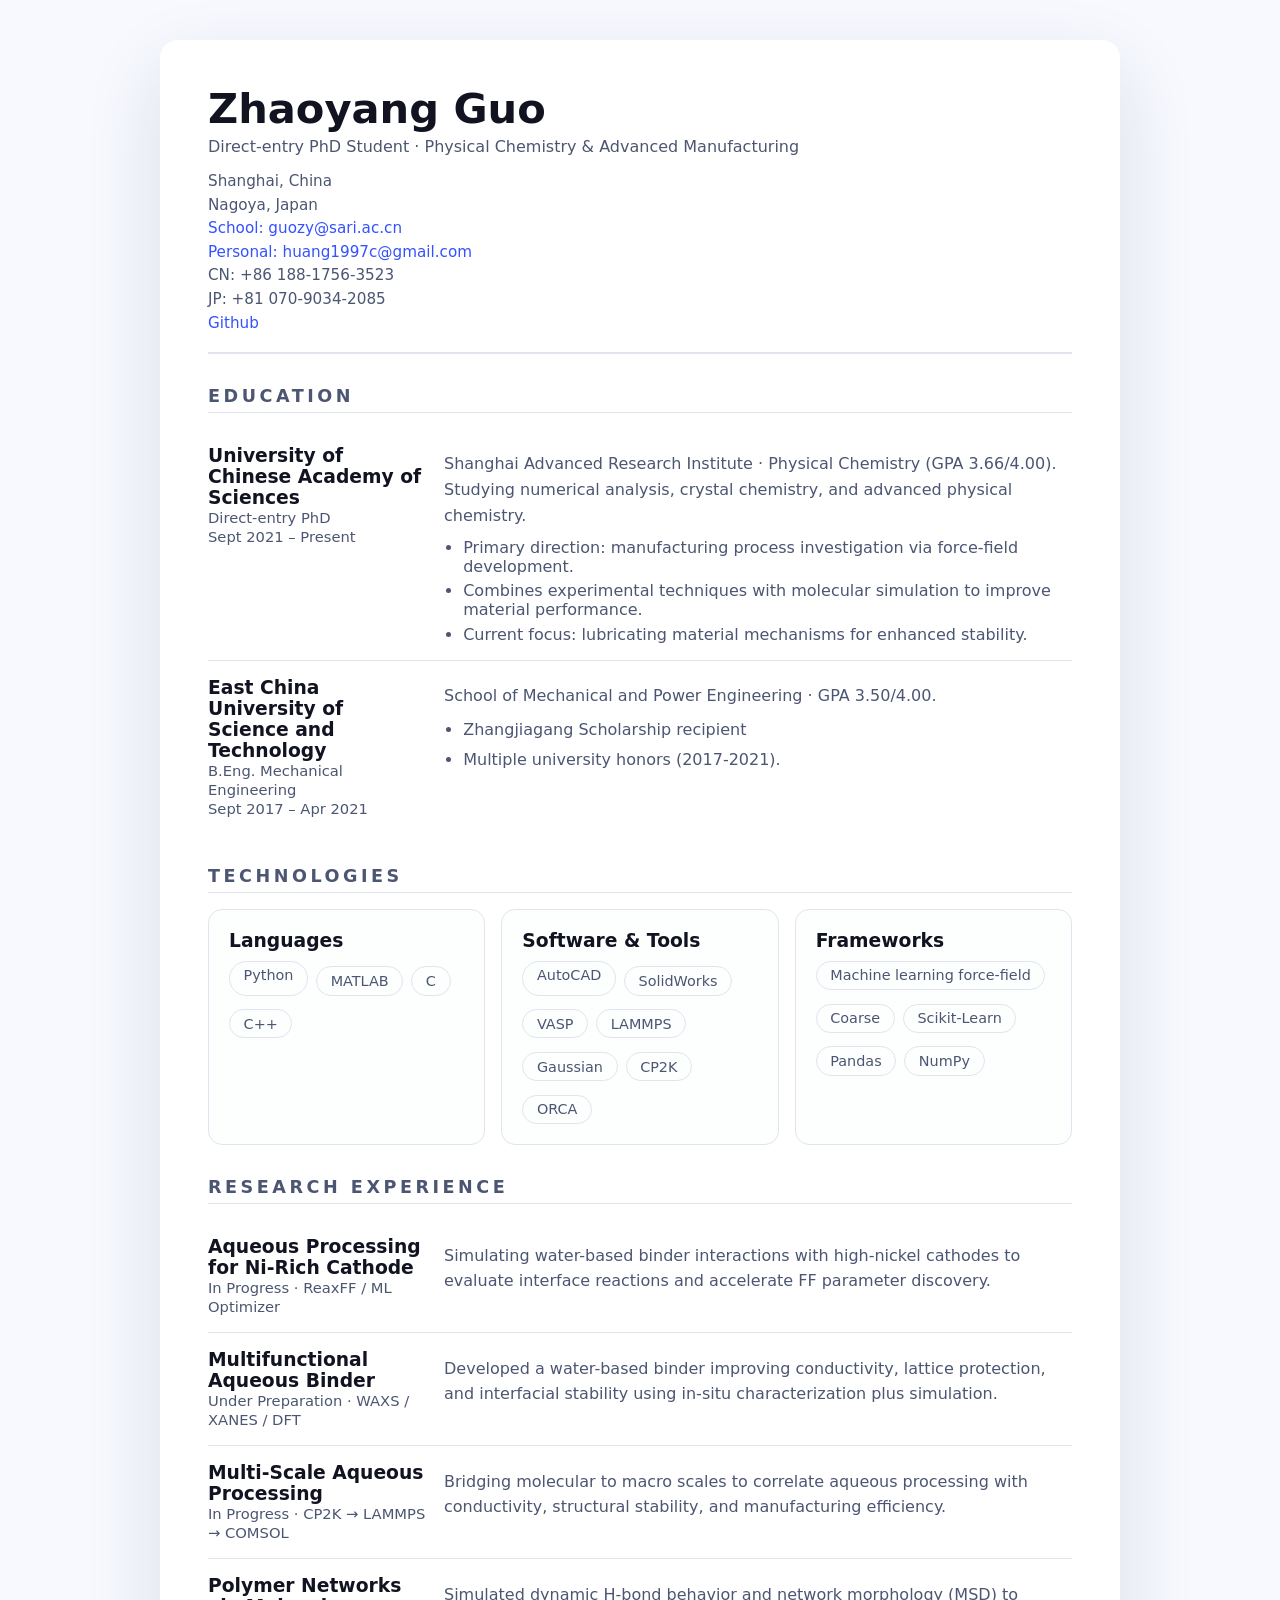
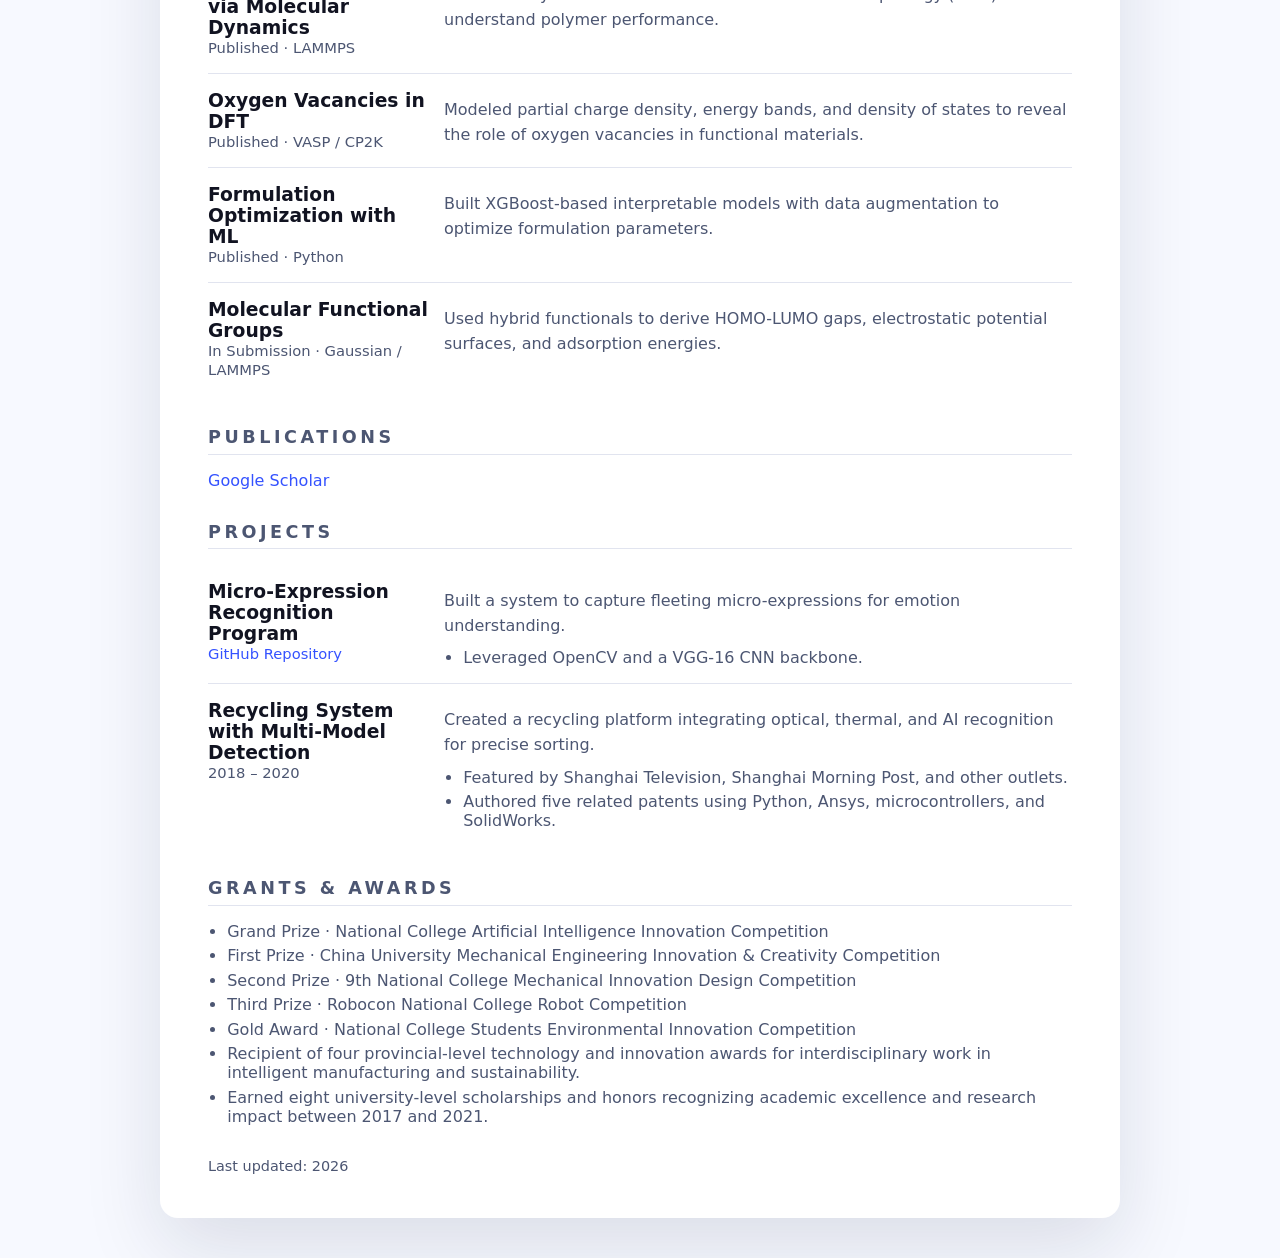
==== resume.html @ 6ab62223 "upload pic" ====
<!DOCTYPE html>
<html lang="en">
  <head>
    <meta charset="UTF-8" />
    <meta name="viewport" content="width=device-width, initial-scale=1.0" />
    <title>Zhaoyang Guo · Resume</title>
    <style>
      :root {
        --ink: #111321;
        --muted: #4c5672;
        --border: #e1e4ef;
        --accent: #3452ff;
        --bg: #f7f9ff;
        font-family: "Inter", "Noto Sans", system-ui, -apple-system, BlinkMacSystemFont,
          "Segoe UI", sans-serif;
        color: var(--ink);
      }

      *, *::before, *::after {
        box-sizing: border-box;
      }

      body {
        margin: 0;
        padding: 2.5rem 1rem;
        background: var(--bg);
        display: flex;
        justify-content: center;
      }

      main {
        width: min(960px, 100%);
        background: #fff;
        border-radius: 18px;
        padding: 2.75rem 3rem;
        box-shadow: 0 30px 80px rgba(15, 24, 58, 0.12);
      }

      header {
        display: flex;
        flex-wrap: wrap;
        gap: 1rem;
        justify-content: space-between;
        border-bottom: 2px solid var(--border);
        padding-bottom: 1.25rem;
        margin-bottom: 2rem;
      }

      h1 {
        font-size: clamp(2rem, 4vw, 2.6rem);
        margin: 0;
      }

      .tagline {
        margin: 0.25rem 0 0;
        color: var(--muted);
        font-size: 1rem;
      }

      .contact {
        display: flex;
        flex-direction: column;
        gap: 0.35rem;
        font-size: 0.95rem;
        color: var(--muted);
      }

      section + section {
        margin-top: 2rem;
      }

      h2 {
        font-size: 1.1rem;
        letter-spacing: 0.2em;
        text-transform: uppercase;
        color: var(--muted);
        border-bottom: 1px solid var(--border);
        padding-bottom: 0.4rem;
        margin-bottom: 1rem;
      }

      .item {
        display: grid;
        grid-template-columns: minmax(160px, 220px) 1fr;
        gap: 1rem;
        padding: 1rem 0;
        border-bottom: 1px solid var(--border);
      }

      .item:last-child {
        border-bottom: none;
      }

      .item h3 {
        margin: 0;
      }

      .item span {
        color: var(--muted);
        font-size: 0.92rem;
      }

      .item p {
        margin: 0.4rem 0 0;
        color: var(--muted);
        line-height: 1.6;
      }

      ul {
        margin: 0.6rem 0 0;
        padding-left: 1.2rem;
        color: var(--muted);
      }

      ul li + li {
        margin-top: 0.35rem;
      }

      .pill-list {
        display: flex;
        flex-wrap: wrap;
        gap: 0.5rem;
        padding: 0;
        list-style: none;
      }

      .pill-list li {
        border: 1px solid var(--border);
        border-radius: 999px;
        padding: 0.35rem 0.85rem;
        font-size: 0.9rem;
      }

      .columns {
        display: grid;
        grid-template-columns: repeat(auto-fit, minmax(260px, 1fr));
        gap: 1rem;
      }

      .card {
        background: #fdfefe;
        border: 1px solid var(--border);
        border-radius: 14px;
        padding: 1.25rem;
        box-shadow: inset 0 1px 0 rgba(255, 255, 255, 0.6);
      }

      .card h3 {
        margin: 0 0 0.35rem;
      }

      .card p {
        margin: 0;
        color: var(--muted);
        line-height: 1.5;
      }

      .muted {
        color: var(--muted);
        font-size: 0.9rem;
      }

      a {
        color: var(--accent);
        text-decoration: none;
      }

      @media (max-width: 640px) {
        main {
          padding: 2.25rem 1.5rem;
        }
        .item {
          grid-template-columns: 1fr;
        }
      }
    </style>
  </head>
  <body>
    <main>
      <header>
        <div>
          <h1>Zhaoyang Guo</h1>
          <p class="tagline">
            Direct-entry PhD Student · Physical Chemistry & Advanced Manufacturing
          </p>
        </div>
        <div class="contact">
          <span>Shanghai, China</span>
          <span>Nagoya, Japan</span>
          <span><a href="mailto:guozy@sari.ac.cn">School: guozy@sari.ac.cn</a></span>
          <span><a href="mailto:huang1997c@gmail.com">Personal: huang1997c@gmail.com</a></span>
          <span>CN: +86 188-1756-3523</span>
          <span>JP: +81 070-9034-2085</span>
          <span><a href="https://github.com/kiana-0423">Github</a></span>
        </div>
      </header>

      <section>
        <h2>Education</h2>
        <div class="item">
          <div>
            <h3>University of Chinese Academy of Sciences</h3>
            <span>Direct-entry PhD<br></span>
            <span>Sept 2021 – Present</span>
          </div>
          <div>
            <p>
              Shanghai Advanced Research Institute · Physical Chemistry (GPA 3.66/4.00).<br>
              Studying numerical analysis, crystal chemistry, and advanced physical chemistry.
            </p>
            <ul>
              <li>Primary direction: manufacturing process investigation via force-field development.</li>
              <li>Combines experimental techniques with molecular simulation to improve material performance.</li>
              <li>Current focus: lubricating material mechanisms for enhanced stability.</li>
            </ul>
          </div>
        </div>
        <div class="item">
          <div>
            <h3>East China University of Science and Technology</h3>
            <span>B.Eng. Mechanical Engineering<br></span>
            <span>Sept 2017 – Apr 2021</span>
          </div>
          <div>
            <p>
              School of Mechanical and Power Engineering · GPA 3.50/4.00.
            </p>
            <ul>
              <li font style="line-height:1.5;">Zhangjiagang Scholarship recipient<br></li>
              <li style="line-height:1.5;">Multiple university honors (2017‑2021).</li>
            </ul>
          </div>
        </div>
      </section>

      <section>
        <h2>Technologies</h2>
        <div class="columns">
          <div class="card">
            <h3>Languages</h3>
            <ul class="pill-list">
              <li>Python</li>
              <li>MATLAB</li>
              <li>C</li>
              <li>C++</li>
            </ul>
          </div>
          <div class="card">
            <h3>Software & Tools</h3>
            <ul class="pill-list">
              <li>AutoCAD</li>
              <li>SolidWorks</li>
              <li>VASP</li>
              <li>LAMMPS</li>
              <li>Gaussian</li>
              <li>CP2K</li>
              <li>ORCA</li>
            </ul>
          </div>
          <div class="card">
            <h3>Frameworks</h3>
            <ul class="pill-list">
              <li>Machine learning force-field</li>
              <li>Coarse</li>
              <li>Scikit-Learn</li>
              <li>Pandas</li>
              <li>NumPy</li>
            </ul>
          </div>
        </div>
      </section>

      <section>
        <h2>Research Experience</h2>
                <div class="item">
          <div>
            <h3>Aqueous Processing for Ni-Rich Cathode</h3>
            <span>In Progress · ReaxFF / ML Optimizer</span>
          </div>
          <div>
            <p>
              Simulating water-based binder interactions with high-nickel cathodes to
              evaluate interface reactions and accelerate FF parameter discovery.
            </p>
          </div>
        </div>
        <div class="item">
          <div>
            <h3>Multifunctional Aqueous Binder</h3>
            <span>Under Preparation · WAXS / XANES / DFT</span>
          </div>
          <div>
            <p>
              Developed a water-based binder improving conductivity, lattice protection,
              and interfacial stability using in-situ characterization plus simulation.
            </p>
          </div>
        </div>
        <div class="item">
          <div>
            <h3>Multi-Scale Aqueous Processing</h3>
            <span>In Progress · CP2K → LAMMPS → COMSOL</span>
          </div>
          <div>
            <p>
              Bridging molecular to macro scales to correlate aqueous processing with
              conductivity, structural stability, and manufacturing efficiency.
            </p>
          </div>
        </div>
        <div class="item">
          <div>
            <h3>Polymer Networks via Molecular Dynamics</h3>
            <span>Published · LAMMPS</span>
          </div>
          <div>
            <p>
              Simulated dynamic H-bond behavior and network morphology (MSD) to
              understand polymer performance.
            </p>
          </div>
        </div>
        <div class="item">
          <div>
            <h3>Oxygen Vacancies in DFT</h3>
            <span>Published · VASP / CP2K</span>
          </div>
          <div>
            <p>
              Modeled partial charge density, energy bands, and density of states to
              reveal the role of oxygen vacancies in functional materials.
            </p>
          </div>
        </div>
        <div class="item">
          <div>
            <h3>Formulation Optimization with ML</h3>
            <span>Published · Python</span>
          </div>
          <div>
            <p>
              Built XGBoost-based interpretable models with data augmentation to
              optimize formulation parameters.
            </p>
          </div>
        </div>
        <div class="item">
          <div>
            <h3>Molecular Functional Groups</h3>
            <span>In Submission · Gaussian / LAMMPS</span>
          </div>
          <div>
            <p>
              Used hybrid functionals to derive HOMO-LUMO gaps, electrostatic potential surfaces,
              and adsorption energies.
            </p>
          </div>
        </div>
      </section>

      <section>
        <h2>Publications</h2>
        <span><a href="https://scholar.google.com/citations?user=DG5T0vQAAAAJ&hl">Google Scholar</a></span>
        <ul>

        </ul>
      </section>

      <section>
        <h2>Projects</h2>
        <div class="item">
          <div>
            <h3>Micro-Expression Recognition Program</h3>
            <span><a href="https://github.com/kiana-0423/micro_expression_recognition.git">GitHub Repository</a></span>
          </div>
          <div>
            <p>
              Built a system to capture fleeting micro-expressions for emotion understanding.
            </p>
            <ul>
              <li>Leveraged OpenCV and a VGG-16 CNN backbone.</li>
            </ul>
          </div>
        </div>
        <div class="item">
          <div>
            <h3>Recycling System with Multi-Model Detection</h3>
            <span>2018 – 2020</span>
          </div>
          <div>
            <p>
              Created a recycling platform integrating optical, thermal, and AI recognition for precise sorting.
            </p>
            <ul>
              <li>Featured by Shanghai Television, Shanghai Morning Post, and other outlets.</li>
              <li>Authored five related patents using Python, Ansys, microcontrollers, and SolidWorks.</li>
            </ul>
          </div>
        </div>
      </section>

      <section>
        <h2>Grants & Awards</h2>
        <ul>
              <li>Grand Prize · National College Artificial Intelligence Innovation Competition</li>
              <li>First Prize · China University Mechanical Engineering Innovation & Creativity Competition</li>
              <li>Second Prize · 9th National College Mechanical Innovation Design Competition</li>
              <li>Third Prize · Robocon National College Robot Competition</li>
              <li>Gold Award · National College Students Environmental Innovation Competition</li>
              <li>Recipient of four provincial-level technology and innovation awards for interdisciplinary work in intelligent manufacturing and sustainability.</li>
              <li>Earned eight university-level scholarships and honors recognizing academic excellence and research impact between 2017 and 2021.</li>
      </ul>
      </section>

      <footer class="muted" style="margin-top: 2rem">
        Last updated: <span id="year"></span>
      </footer>
    </main>
    <script>
      document.getElementById("year").textContent = new Date().getFullYear();
    </script>
  </body>
</html>
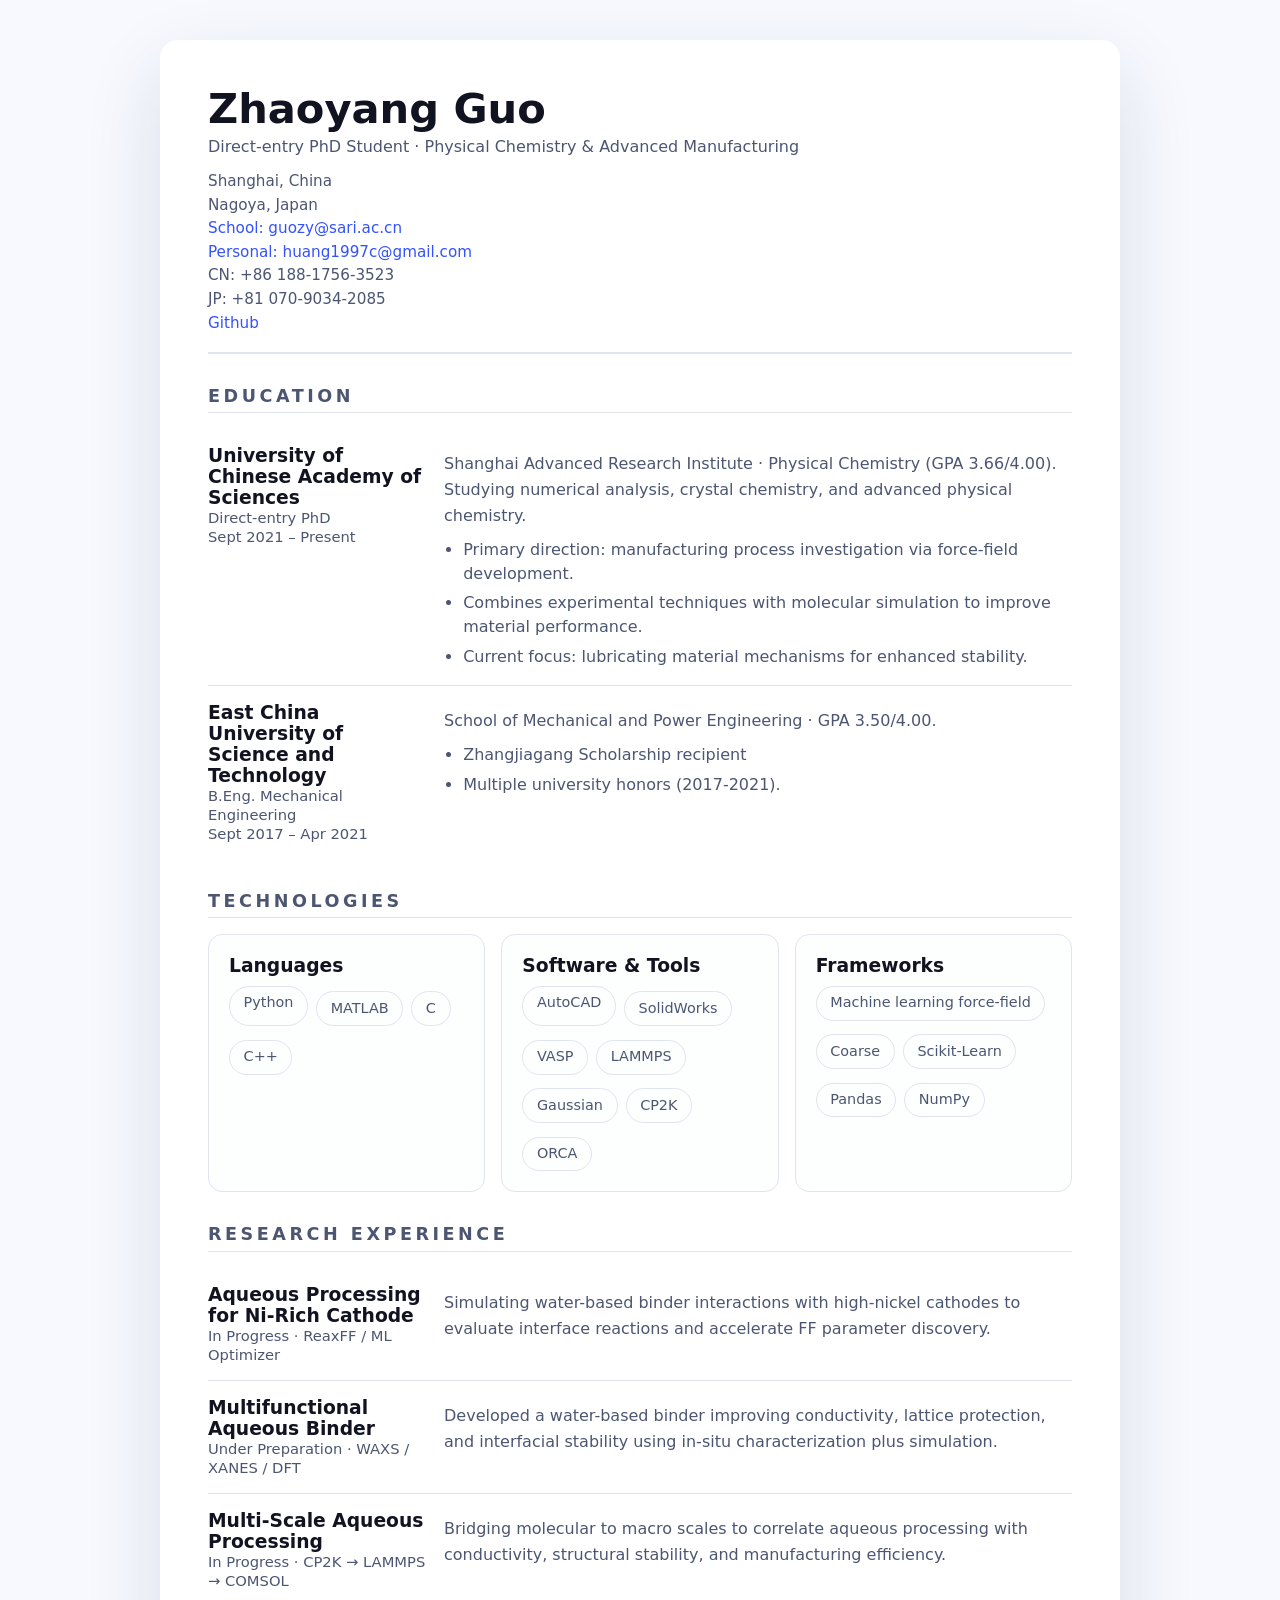
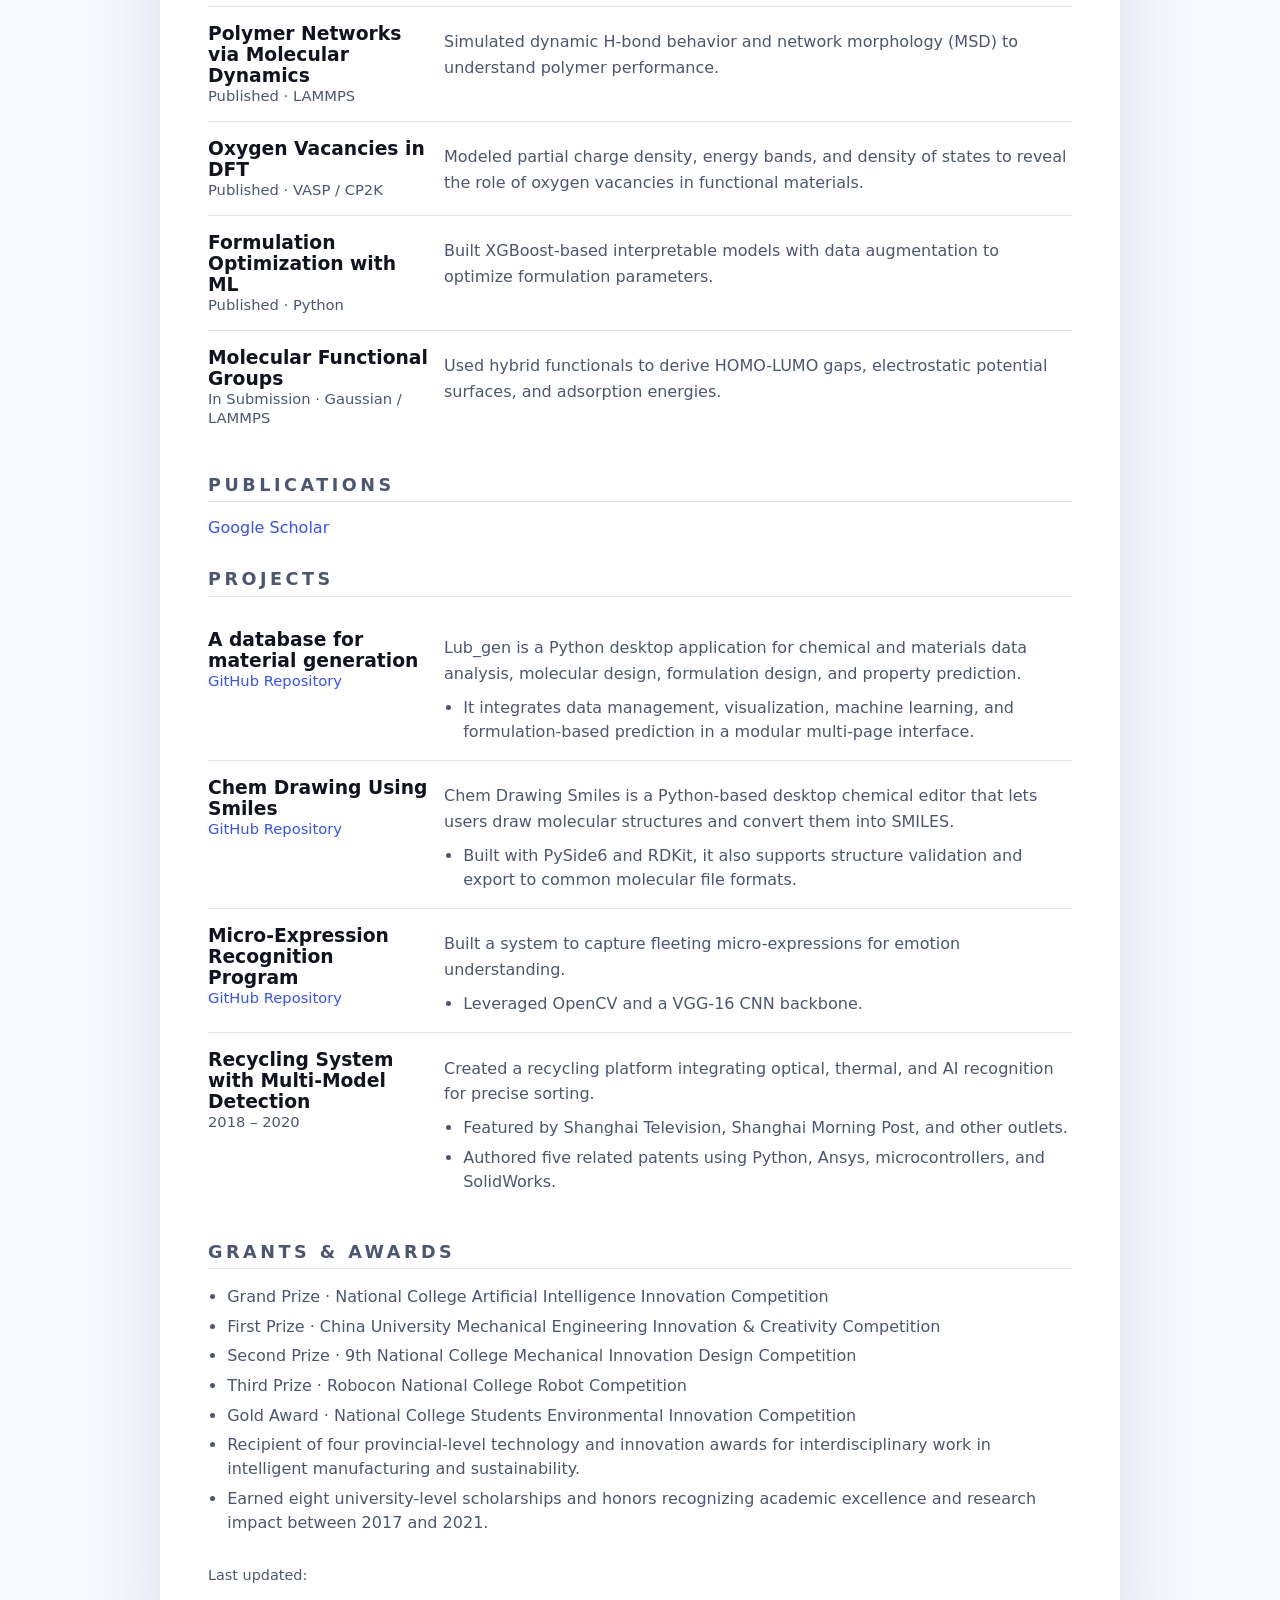
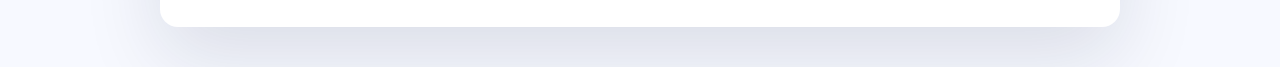
==== commit fb6babe0: "update resume and flashbang" ====
--- a/resume.html
+++ b/resume.html
@@ -4,176 +4,8 @@
     <meta charset="UTF-8" />
     <meta name="viewport" content="width=device-width, initial-scale=1.0" />
     <title>Zhaoyang Guo · Resume</title>
-    <style>
-      :root {
-        --ink: #111321;
-        --muted: #4c5672;
-        --border: #e1e4ef;
-        --accent: #3452ff;
-        --bg: #f7f9ff;
-        font-family: "Inter", "Noto Sans", system-ui, -apple-system, BlinkMacSystemFont,
-          "Segoe UI", sans-serif;
-        color: var(--ink);
-      }
-
-      *, *::before, *::after {
-        box-sizing: border-box;
-      }
-
-      body {
-        margin: 0;
-        padding: 2.5rem 1rem;
-        background: var(--bg);
-        display: flex;
-        justify-content: center;
-      }
-
-      main {
-        width: min(960px, 100%);
-        background: #fff;
-        border-radius: 18px;
-        padding: 2.75rem 3rem;
-        box-shadow: 0 30px 80px rgba(15, 24, 58, 0.12);
-      }
-
-      header {
-        display: flex;
-        flex-wrap: wrap;
-        gap: 1rem;
-        justify-content: space-between;
-        border-bottom: 2px solid var(--border);
-        padding-bottom: 1.25rem;
-        margin-bottom: 2rem;
-      }
-
-      h1 {
-        font-size: clamp(2rem, 4vw, 2.6rem);
-        margin: 0;
-      }
-
-      .tagline {
-        margin: 0.25rem 0 0;
-        color: var(--muted);
-        font-size: 1rem;
-      }
-
-      .contact {
-        display: flex;
-        flex-direction: column;
-        gap: 0.35rem;
-        font-size: 0.95rem;
-        color: var(--muted);
-      }
-
-      section + section {
-        margin-top: 2rem;
-      }
-
-      h2 {
-        font-size: 1.1rem;
-        letter-spacing: 0.2em;
-        text-transform: uppercase;
-        color: var(--muted);
-        border-bottom: 1px solid var(--border);
-        padding-bottom: 0.4rem;
-        margin-bottom: 1rem;
-      }
-
-      .item {
-        display: grid;
-        grid-template-columns: minmax(160px, 220px) 1fr;
-        gap: 1rem;
-        padding: 1rem 0;
-        border-bottom: 1px solid var(--border);
-      }
-
-      .item:last-child {
-        border-bottom: none;
-      }
-
-      .item h3 {
-        margin: 0;
-      }
-
-      .item span {
-        color: var(--muted);
-        font-size: 0.92rem;
-      }
-
-      .item p {
-        margin: 0.4rem 0 0;
-        color: var(--muted);
-        line-height: 1.6;
-      }
-
-      ul {
-        margin: 0.6rem 0 0;
-        padding-left: 1.2rem;
-        color: var(--muted);
-      }
-
-      ul li + li {
-        margin-top: 0.35rem;
-      }
-
-      .pill-list {
-        display: flex;
-        flex-wrap: wrap;
-        gap: 0.5rem;
-        padding: 0;
-        list-style: none;
-      }
-
-      .pill-list li {
-        border: 1px solid var(--border);
-        border-radius: 999px;
-        padding: 0.35rem 0.85rem;
-        font-size: 0.9rem;
-      }
-
-      .columns {
-        display: grid;
-        grid-template-columns: repeat(auto-fit, minmax(260px, 1fr));
-        gap: 1rem;
-      }
-
-      .card {
-        background: #fdfefe;
-        border: 1px solid var(--border);
-        border-radius: 14px;
-        padding: 1.25rem;
-        box-shadow: inset 0 1px 0 rgba(255, 255, 255, 0.6);
-      }
-
-      .card h3 {
-        margin: 0 0 0.35rem;
-      }
-
-      .card p {
-        margin: 0;
-        color: var(--muted);
-        line-height: 1.5;
-      }
-
-      .muted {
-        color: var(--muted);
-        font-size: 0.9rem;
-      }
-
-      a {
-        color: var(--accent);
-        text-decoration: none;
-      }
-
-      @media (max-width: 640px) {
-        main {
-          padding: 2.25rem 1.5rem;
-        }
-        .item {
-          grid-template-columns: 1fr;
-        }
-      }
-    </style>
+    <link rel="stylesheet" href="styles/shared.css" />
+    <link rel="stylesheet" href="styles/resume.css" />
   </head>
   <body>
     <main>
@@ -226,8 +58,8 @@
               School of Mechanical and Power Engineering · GPA 3.50/4.00.
             </p>
             <ul>
-              <li font style="line-height:1.5;">Zhangjiagang Scholarship recipient<br></li>
-              <li style="line-height:1.5;">Multiple university honors (2017‑2021).</li>
+              <li>Zhangjiagang Scholarship recipient</li>
+              <li>Multiple university honors (2017‑2021).</li>
             </ul>
           </div>
         </div>
@@ -368,6 +200,34 @@
 
       <section>
         <h2>Projects</h2>
+          <div class="item">
+          <div>
+            <h3>A database for material generation</h3>
+            <span><a href="https://github.com/kiana-0423/Lub_gen.git">GitHub Repository</a></span>
+          </div>
+          <div>
+            <p>
+              Lub_gen is a Python desktop application for chemical and materials data analysis, molecular design, formulation design, and property prediction.
+            </p>
+            <ul>
+              <li>It integrates data management, visualization, machine learning, and formulation-based prediction in a modular multi-page interface.</li>
+            </ul>
+          </div>
+        </div>
+          <div class="item">
+          <div>
+            <h3>Chem Drawing Using Smiles</h3>
+            <span><a href="https://github.com/kiana-0423/chem_drawing_smiles">GitHub Repository</a></span>
+          </div>
+          <div>
+            <p>
+              Chem Drawing Smiles is a Python-based desktop chemical editor that lets users draw molecular structures and convert them into SMILES.
+            </p>
+            <ul>
+              <li>Built with PySide6 and RDKit, it also supports structure validation and export to common molecular file formats.</li>
+            </ul>
+          </div>
+        </div>
         <div class="item">
           <div>
             <h3>Micro-Expression Recognition Program</h3>
@@ -412,12 +272,10 @@
       </ul>
       </section>
 
-      <footer class="muted" style="margin-top: 2rem">
-        Last updated: <span id="year"></span>
+      <footer class="muted resume-footer">
+        Last updated: <span data-current-year></span>
       </footer>
     </main>
-    <script>
-      document.getElementById("year").textContent = new Date().getFullYear();
-    </script>
+    <script src="scripts/shared.js" defer></script>
   </body>
 </html>
--- a/styles/shared.css
+++ b/styles/shared.css
@@ -0,0 +1,39 @@
+*,
+*::before,
+*::after {
+  box-sizing: border-box;
+}
+
+html {
+  -webkit-text-size-adjust: 100%;
+}
+
+body {
+  margin: 0;
+}
+
+img {
+  display: block;
+  max-width: 100%;
+}
+
+button,
+input,
+textarea,
+select {
+  font: inherit;
+}
+
+@media (prefers-reduced-motion: reduce) {
+  html {
+    scroll-behavior: auto !important;
+  }
+
+  *,
+  *::before,
+  *::after {
+    animation-duration: 0.01ms !important;
+    animation-iteration-count: 1 !important;
+    transition-duration: 0.01ms !important;
+  }
+}
--- a/styles/resume.css
+++ b/styles/resume.css
@@ -0,0 +1,173 @@
+:root {
+  --ink: #111321;
+  --muted: #4c5672;
+  --border: #e1e4ef;
+  --accent: #3452ff;
+  --bg: #f7f9ff;
+  font-family: "Inter", "Noto Sans", system-ui, -apple-system, BlinkMacSystemFont,
+    "Segoe UI", sans-serif;
+  color: var(--ink);
+}
+
+body {
+  min-height: 100vh;
+  padding: 2.5rem 1rem;
+  background: var(--bg);
+  display: flex;
+  justify-content: center;
+}
+
+main {
+  width: min(960px, 100%);
+  background: #fff;
+  border-radius: 18px;
+  padding: 2.75rem 3rem;
+  box-shadow: 0 30px 80px rgba(15, 24, 58, 0.12);
+}
+
+header {
+  display: flex;
+  flex-wrap: wrap;
+  gap: 1rem;
+  justify-content: space-between;
+  border-bottom: 2px solid var(--border);
+  padding-bottom: 1.25rem;
+  margin-bottom: 2rem;
+}
+
+h1 {
+  font-size: clamp(2rem, 4vw, 2.6rem);
+  margin: 0;
+}
+
+.tagline {
+  margin: 0.25rem 0 0;
+  color: var(--muted);
+  font-size: 1rem;
+}
+
+.contact {
+  display: flex;
+  flex-direction: column;
+  gap: 0.35rem;
+  font-size: 0.95rem;
+  color: var(--muted);
+}
+
+section + section {
+  margin-top: 2rem;
+}
+
+h2 {
+  font-size: 1.1rem;
+  letter-spacing: 0.2em;
+  text-transform: uppercase;
+  color: var(--muted);
+  border-bottom: 1px solid var(--border);
+  padding-bottom: 0.4rem;
+  margin-bottom: 1rem;
+}
+
+.item {
+  display: grid;
+  grid-template-columns: minmax(160px, 220px) 1fr;
+  gap: 1rem;
+  padding: 1rem 0;
+  border-bottom: 1px solid var(--border);
+}
+
+.item:last-child {
+  border-bottom: none;
+}
+
+.item h3 {
+  margin: 0;
+}
+
+.item span {
+  color: var(--muted);
+  font-size: 0.92rem;
+}
+
+.item p {
+  margin: 0.4rem 0 0;
+  color: var(--muted);
+  line-height: 1.6;
+}
+
+ul {
+  margin: 0.6rem 0 0;
+  padding-left: 1.2rem;
+  color: var(--muted);
+}
+
+ul li {
+  line-height: 1.5;
+}
+
+ul li + li {
+  margin-top: 0.35rem;
+}
+
+.pill-list {
+  display: flex;
+  flex-wrap: wrap;
+  gap: 0.5rem;
+  padding: 0;
+  list-style: none;
+}
+
+.pill-list li {
+  border: 1px solid var(--border);
+  border-radius: 999px;
+  padding: 0.35rem 0.85rem;
+  font-size: 0.9rem;
+}
+
+.columns {
+  display: grid;
+  grid-template-columns: repeat(auto-fit, minmax(260px, 1fr));
+  gap: 1rem;
+}
+
+.card {
+  background: #fdfefe;
+  border: 1px solid var(--border);
+  border-radius: 14px;
+  padding: 1.25rem;
+  box-shadow: inset 0 1px 0 rgba(255, 255, 255, 0.6);
+}
+
+.card h3 {
+  margin: 0 0 0.35rem;
+}
+
+.card p {
+  margin: 0;
+  color: var(--muted);
+  line-height: 1.5;
+}
+
+.muted {
+  color: var(--muted);
+  font-size: 0.9rem;
+}
+
+.resume-footer {
+  margin-top: 2rem;
+}
+
+a {
+  color: var(--accent);
+  text-decoration: none;
+}
+
+@media (max-width: 640px) {
+  main {
+    padding: 2.25rem 1.5rem;
+  }
+
+  .item {
+    grid-template-columns: 1fr;
+  }
+}
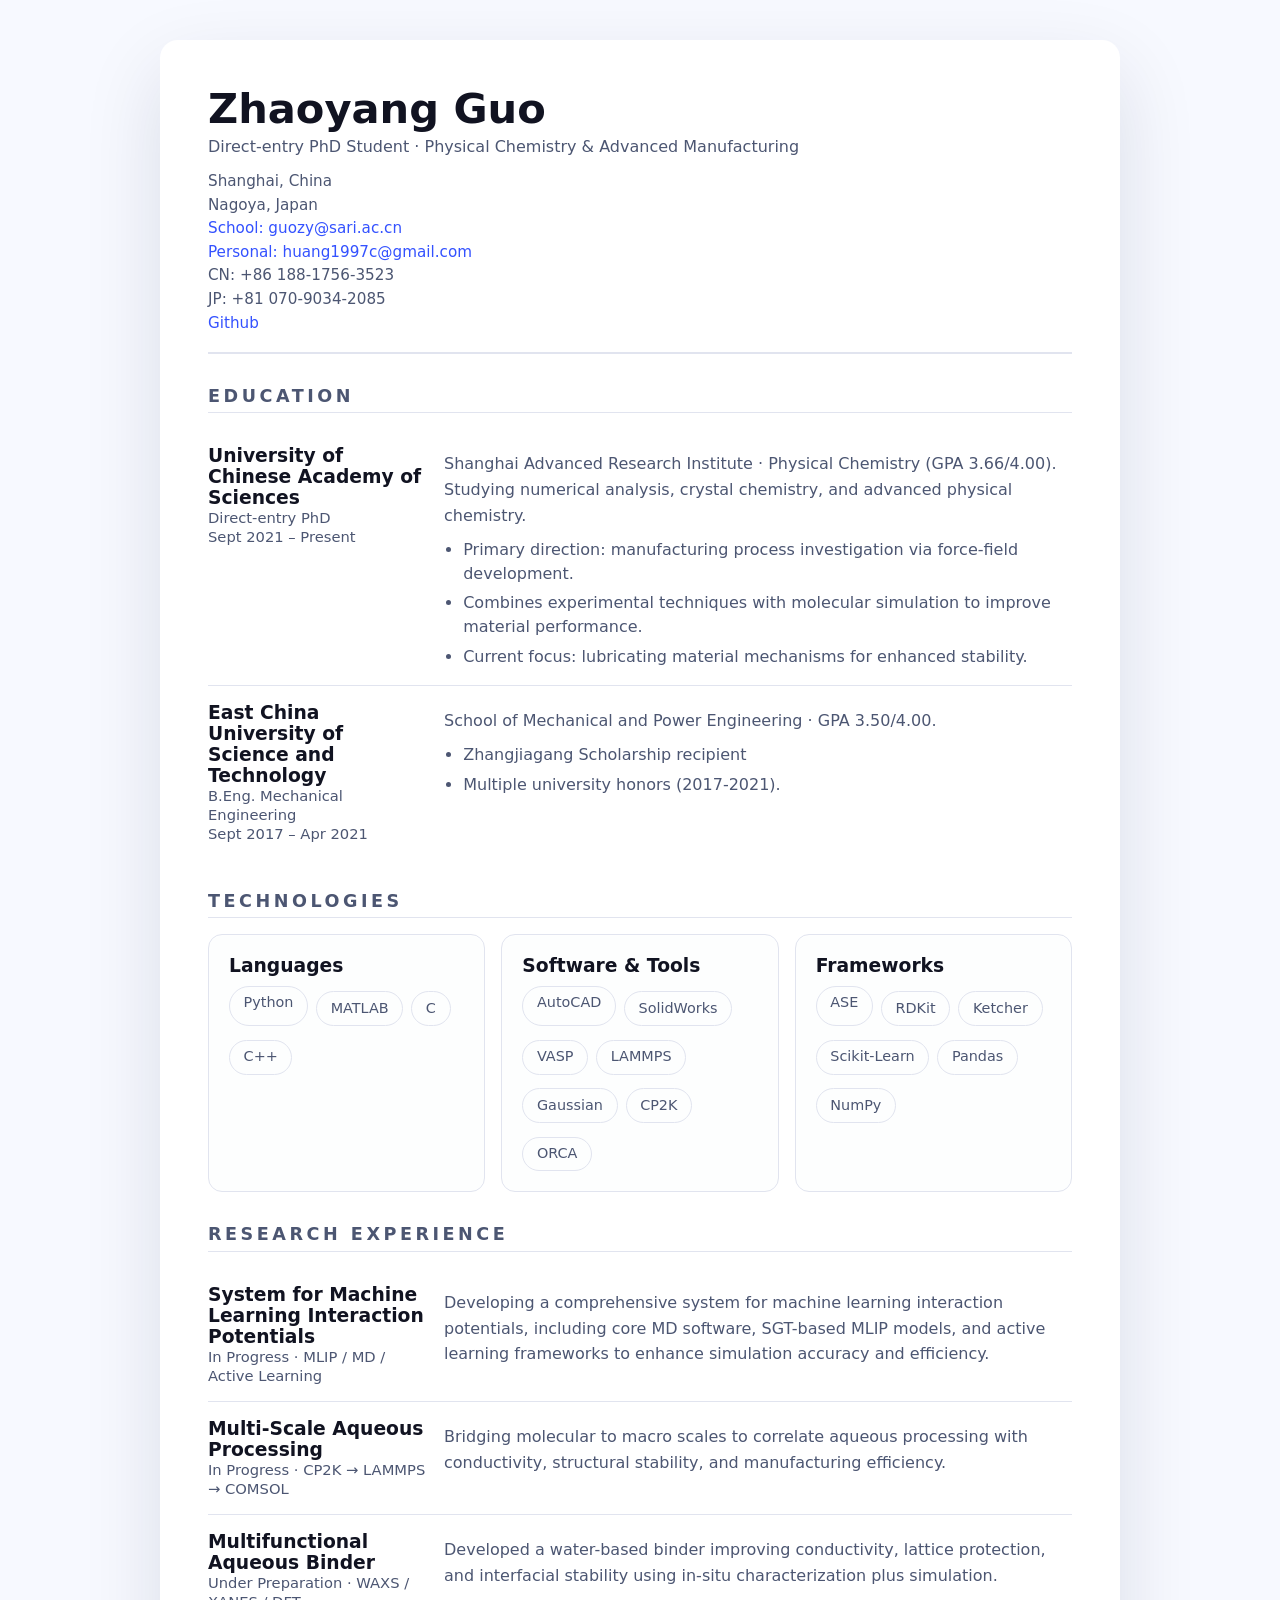
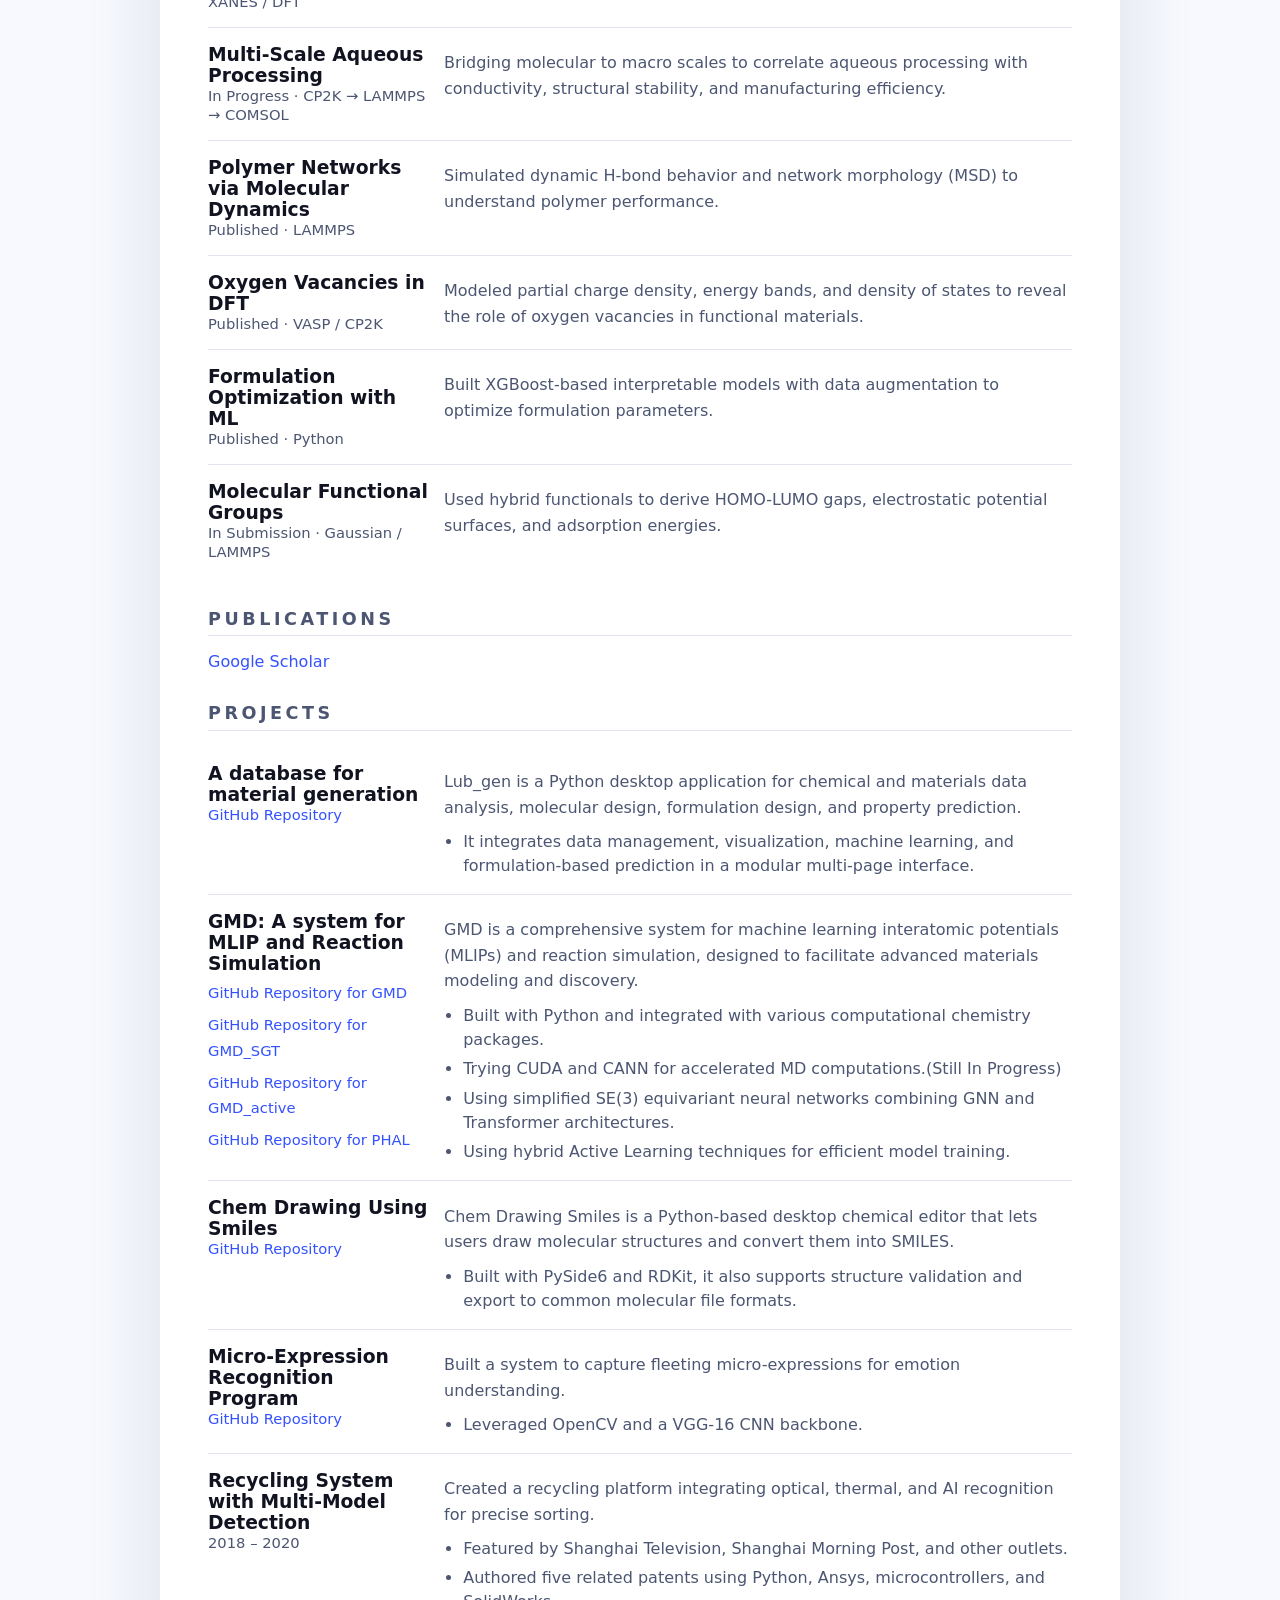
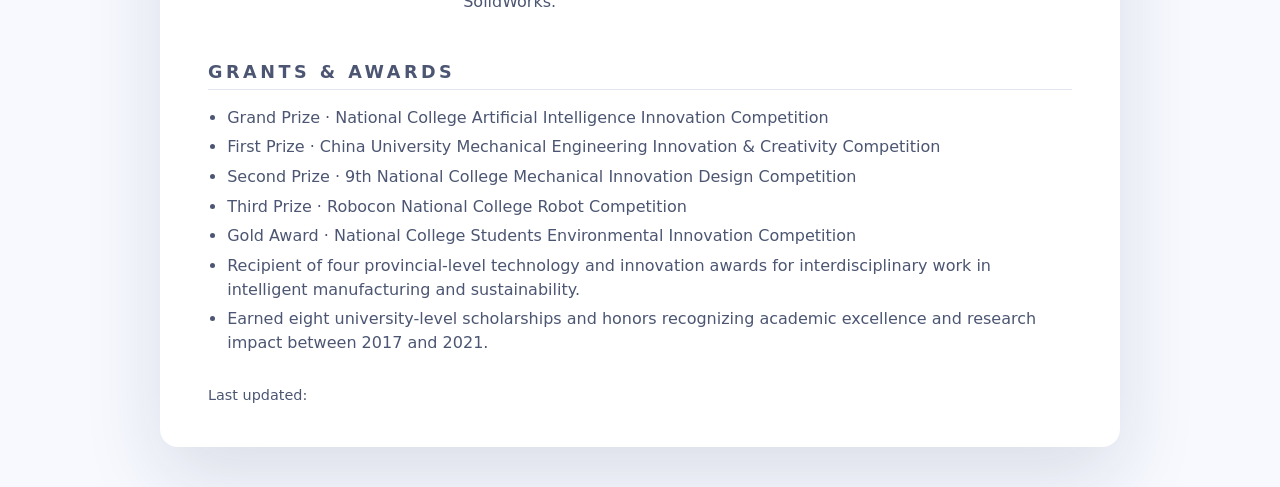
==== commit 2cf86ed1: "update" ====
--- a/resume.html
+++ b/resume.html
@@ -92,8 +92,9 @@
           <div class="card">
             <h3>Frameworks</h3>
             <ul class="pill-list">
-              <li>Machine learning force-field</li>
-              <li>Coarse</li>
+              <li>ASE</li>
+              <li>RDKit</li>
+              <li>Ketcher</li>
               <li>Scikit-Learn</li>
               <li>Pandas</li>
               <li>NumPy</li>
@@ -106,16 +107,30 @@
         <h2>Research Experience</h2>
                 <div class="item">
           <div>
-            <h3>Aqueous Processing for Ni-Rich Cathode</h3>
-            <span>In Progress · ReaxFF / ML Optimizer</span>
-          </div>
-          <div>
-            <p>
-              Simulating water-based binder interactions with high-nickel cathodes to
-              evaluate interface reactions and accelerate FF parameter discovery.
-            </p>
-          </div>
-        </div>
+            <h3>System for Machine Learning Interaction Potentials</h3>
+            <span>In Progress · MLIP / MD / Active Learning</span>
+          </div>
+          <div>
+            <p>
+              Developing a comprehensive system for machine learning interaction potentials, including core MD software, SGT-based MLIP models, and active learning frameworks to enhance simulation accuracy and efficiency.
+            </p>
+          </div>
+        </div>
+        <div class="item">
+          <div>
+            <h3>Multi-Scale Aqueous Processing</h3>
+            <span>In Progress · CP2K → LAMMPS → COMSOL</span>
+          </div>
+          <div>
+            <p>
+              Bridging molecular to macro scales to correlate aqueous processing with
+              conductivity, structural stability, and manufacturing efficiency.
+            </p>
+          </div>
+        </div>
+
+
+
         <div class="item">
           <div>
             <h3>Multifunctional Aqueous Binder</h3>
@@ -211,6 +226,34 @@
             </p>
             <ul>
               <li>It integrates data management, visualization, machine learning, and formulation-based prediction in a modular multi-page interface.</li>
+            </ul>
+          </div>
+        </div>
+        <div class="item">
+          <div>
+            <h3>GMD: A system for MLIP and Reaction Simulation</h3>
+            <p>
+            <span><a href="https://github.com/kiana-0423/GMD.git">GitHub Repository for GMD</a></span>
+            </p>
+            <p>
+            <span><a href="https://github.com/kiana-0423/GMD_SGT.git">GitHub Repository for GMD_SGT</a></span>
+            </p>
+            <p>
+            <span><a href="https://github.com/kiana-0423/GMD_active.git">GitHub Repository for GMD_active</a></span>
+            </p>
+            <p>
+            <span><a href="https://github.com/kiana-0423/lammps_monitor.git">GitHub Repository for PHAL</a></span>
+            </p>
+          </div>
+          <div>
+            <p>
+              GMD is a comprehensive system for machine learning interatomic potentials (MLIPs) and reaction simulation, designed to facilitate advanced materials modeling and discovery.
+            </p>
+            <ul>
+              <li> Built with Python and integrated with various computational chemistry packages. </li>
+              <li> Trying CUDA and CANN for accelerated MD computations.(Still In Progress) </li>
+              <li> Using simplified SE(3) equivariant neural networks combining GNN and Transformer architectures.</li>
+              <li> Using hybrid Active Learning techniques for efficient model training.</li>
             </ul>
           </div>
         </div>
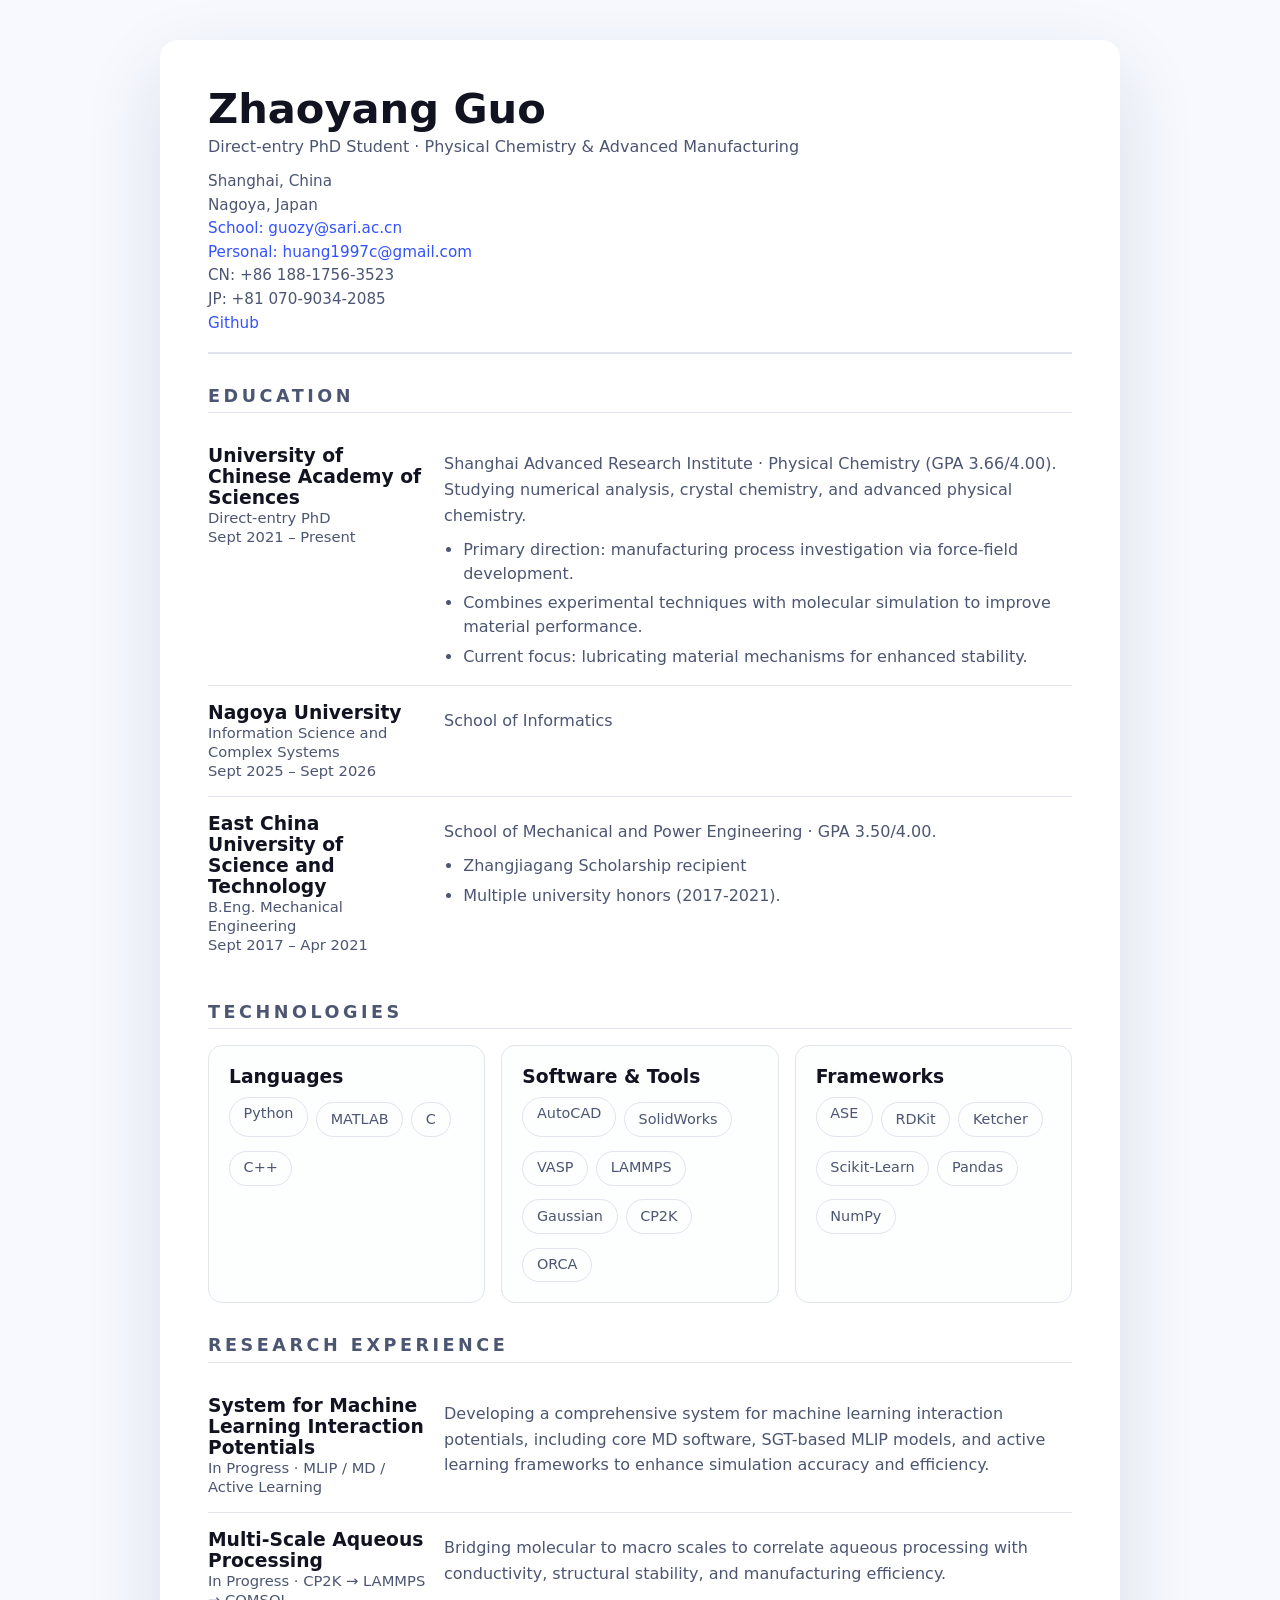
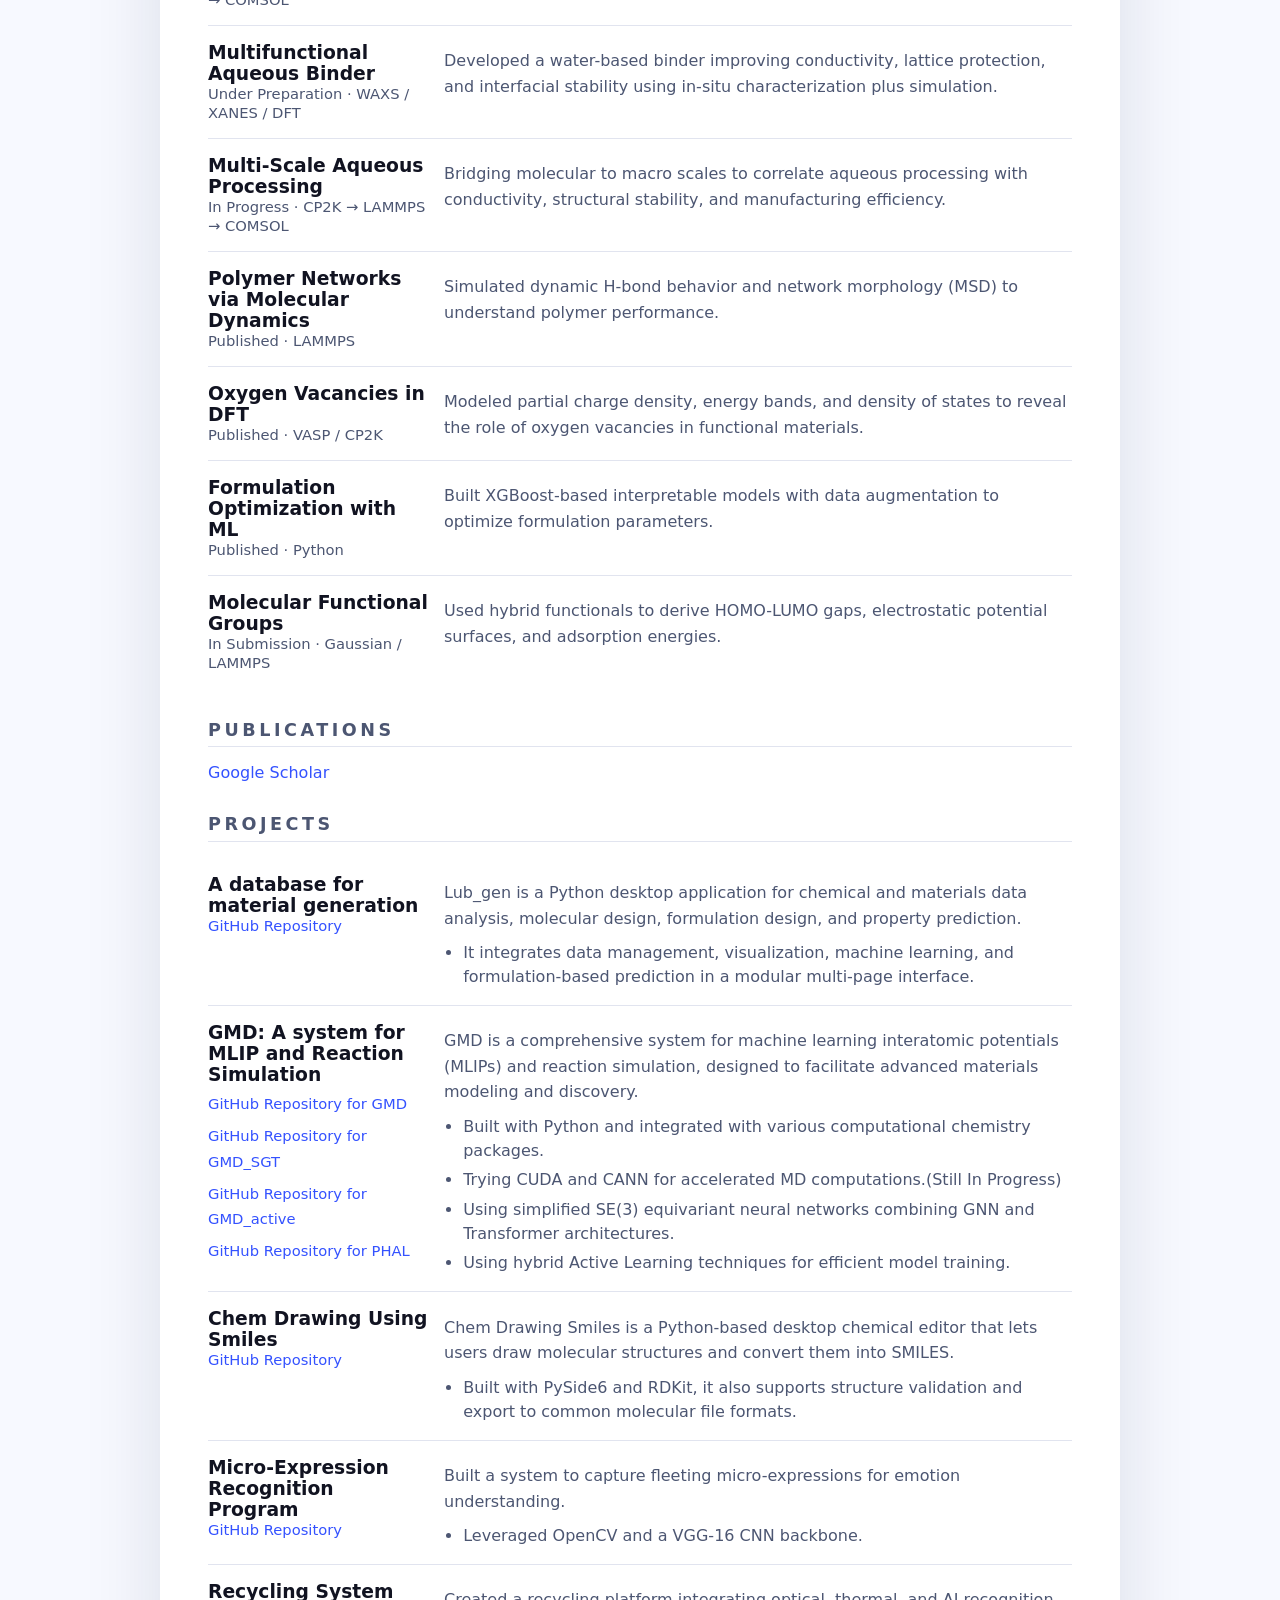
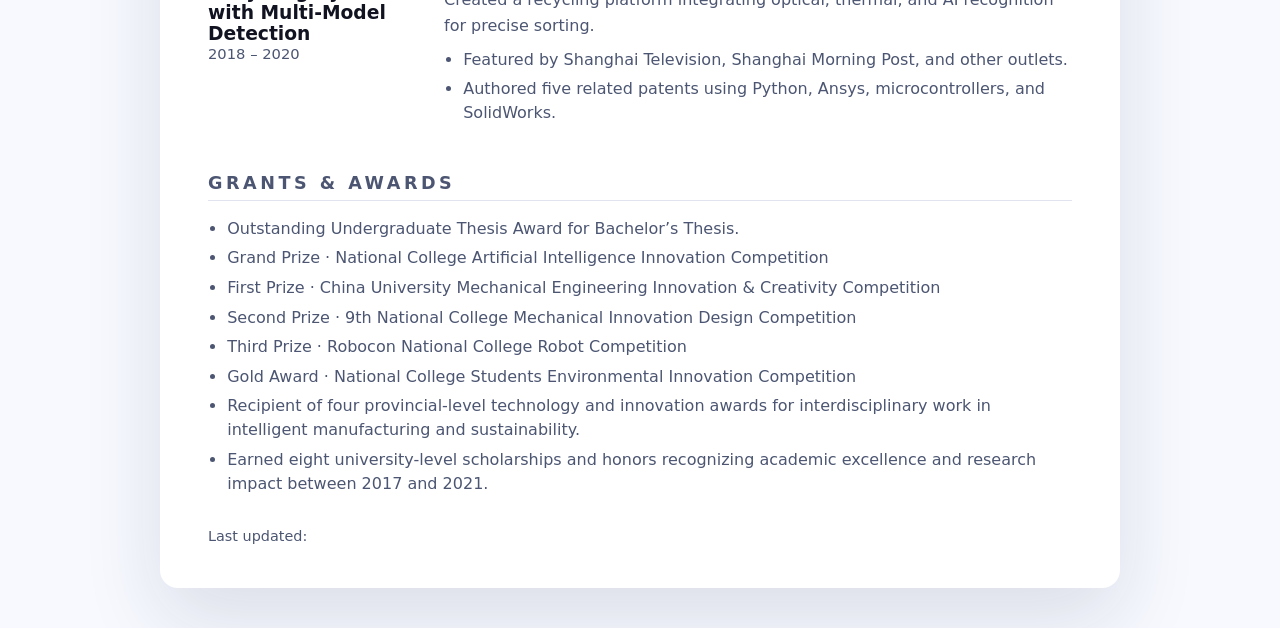
==== commit a89e52bd: "update" ====
--- a/resume.html
+++ b/resume.html
@@ -47,6 +47,18 @@
             </ul>
           </div>
         </div>
+          <div class="item">
+          <div>
+            <h3>Nagoya University</h3>
+            <span>Information Science and Complex Systems<br></span>
+            <span>Sept 2025 – Sept 2026</span>
+          </div>
+          <div>
+            <p>
+              School of Informatics
+            </p>
+          </div>
+        </div>
         <div class="item">
           <div>
             <h3>East China University of Science and Technology</h3>
@@ -305,6 +317,7 @@
       <section>
         <h2>Grants & Awards</h2>
         <ul>
+              <li>Outstanding Undergraduate Thesis Award for Bachelor’s Thesis.</li>
               <li>Grand Prize · National College Artificial Intelligence Innovation Competition</li>
               <li>First Prize · China University Mechanical Engineering Innovation & Creativity Competition</li>
               <li>Second Prize · 9th National College Mechanical Innovation Design Competition</li>
